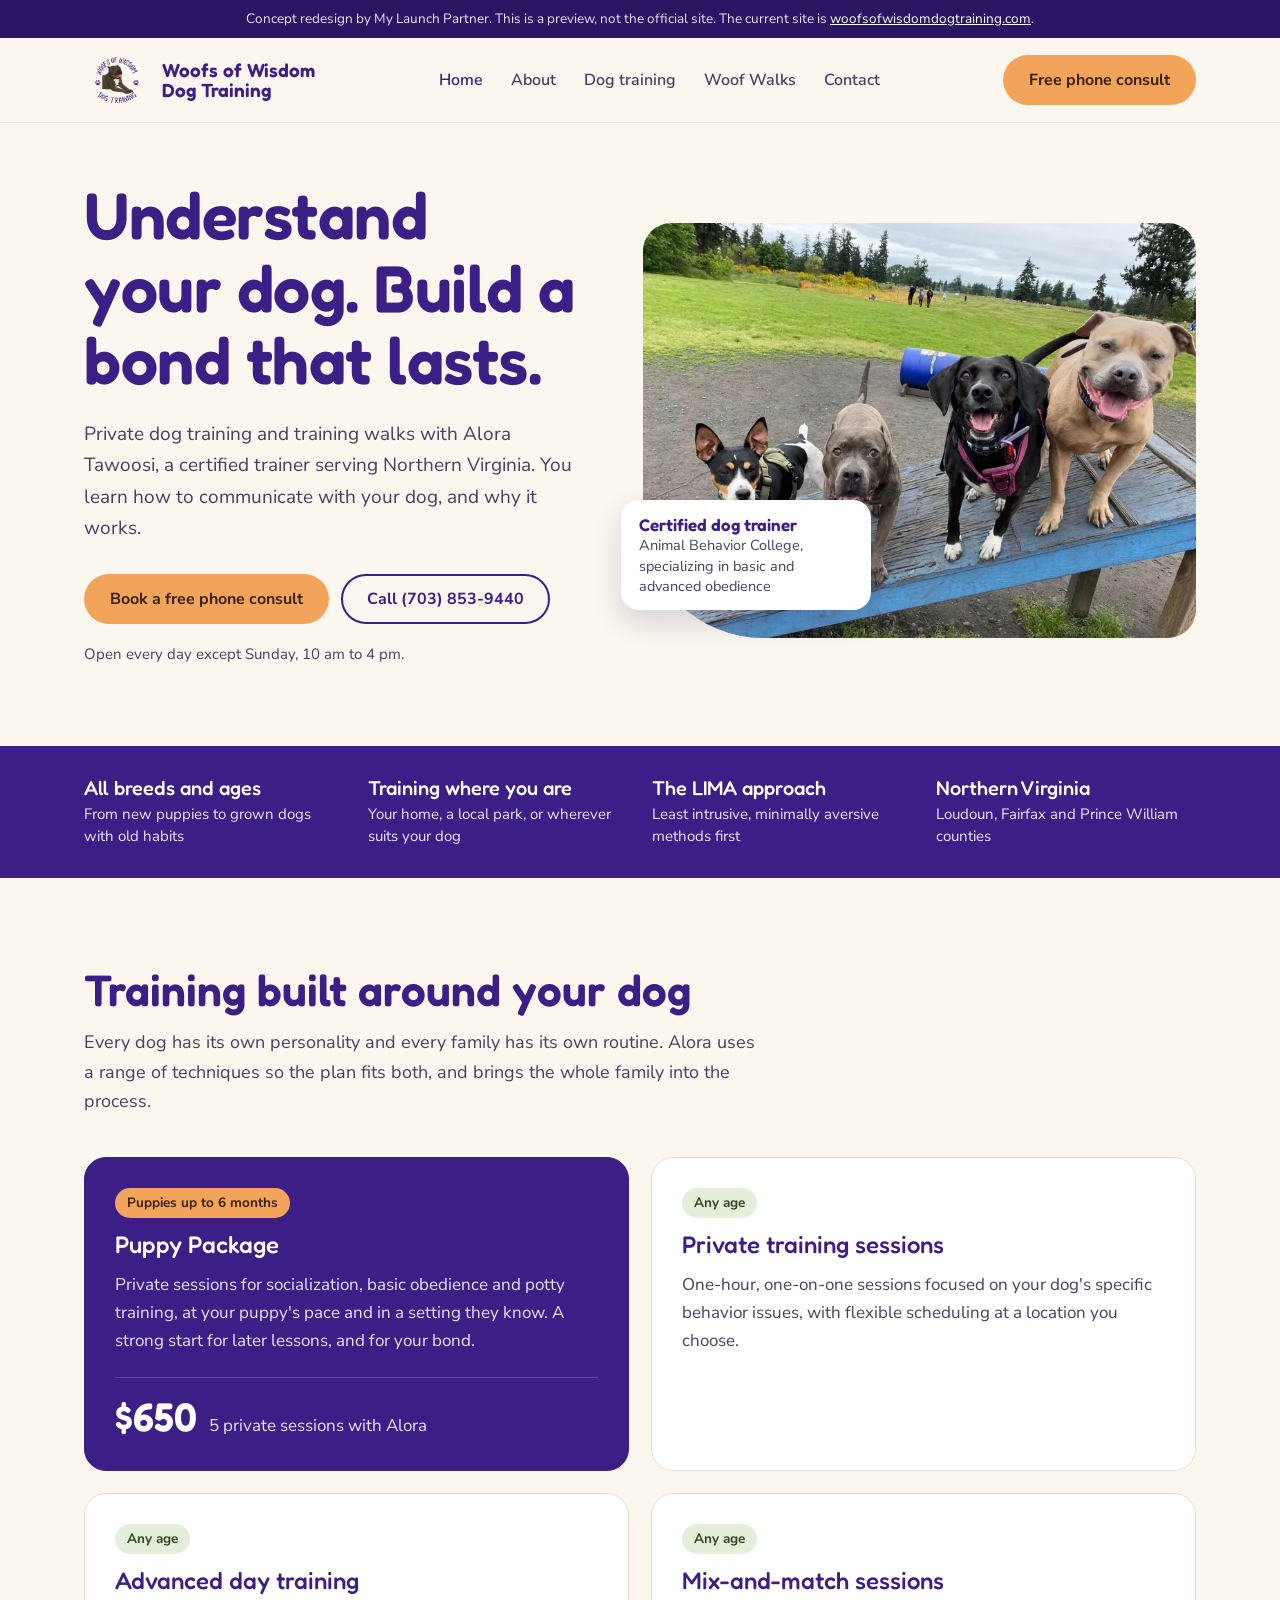
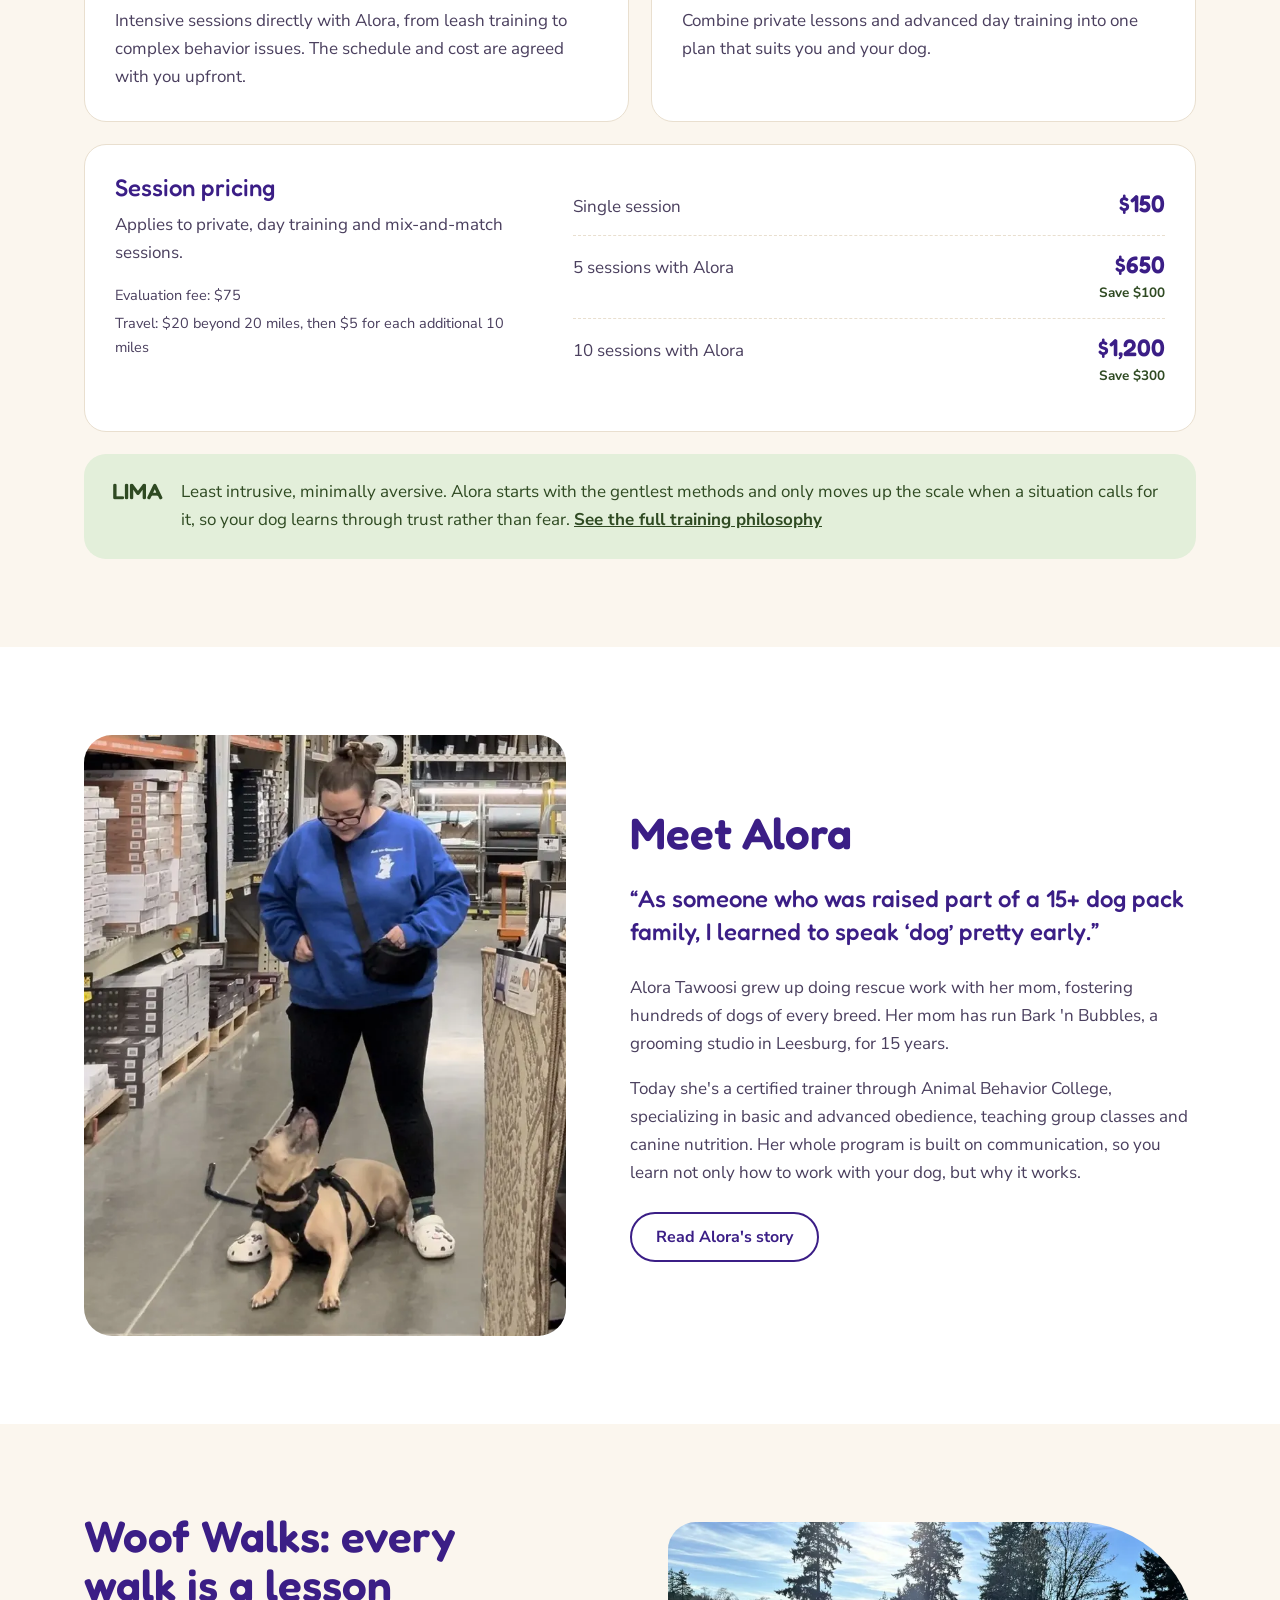
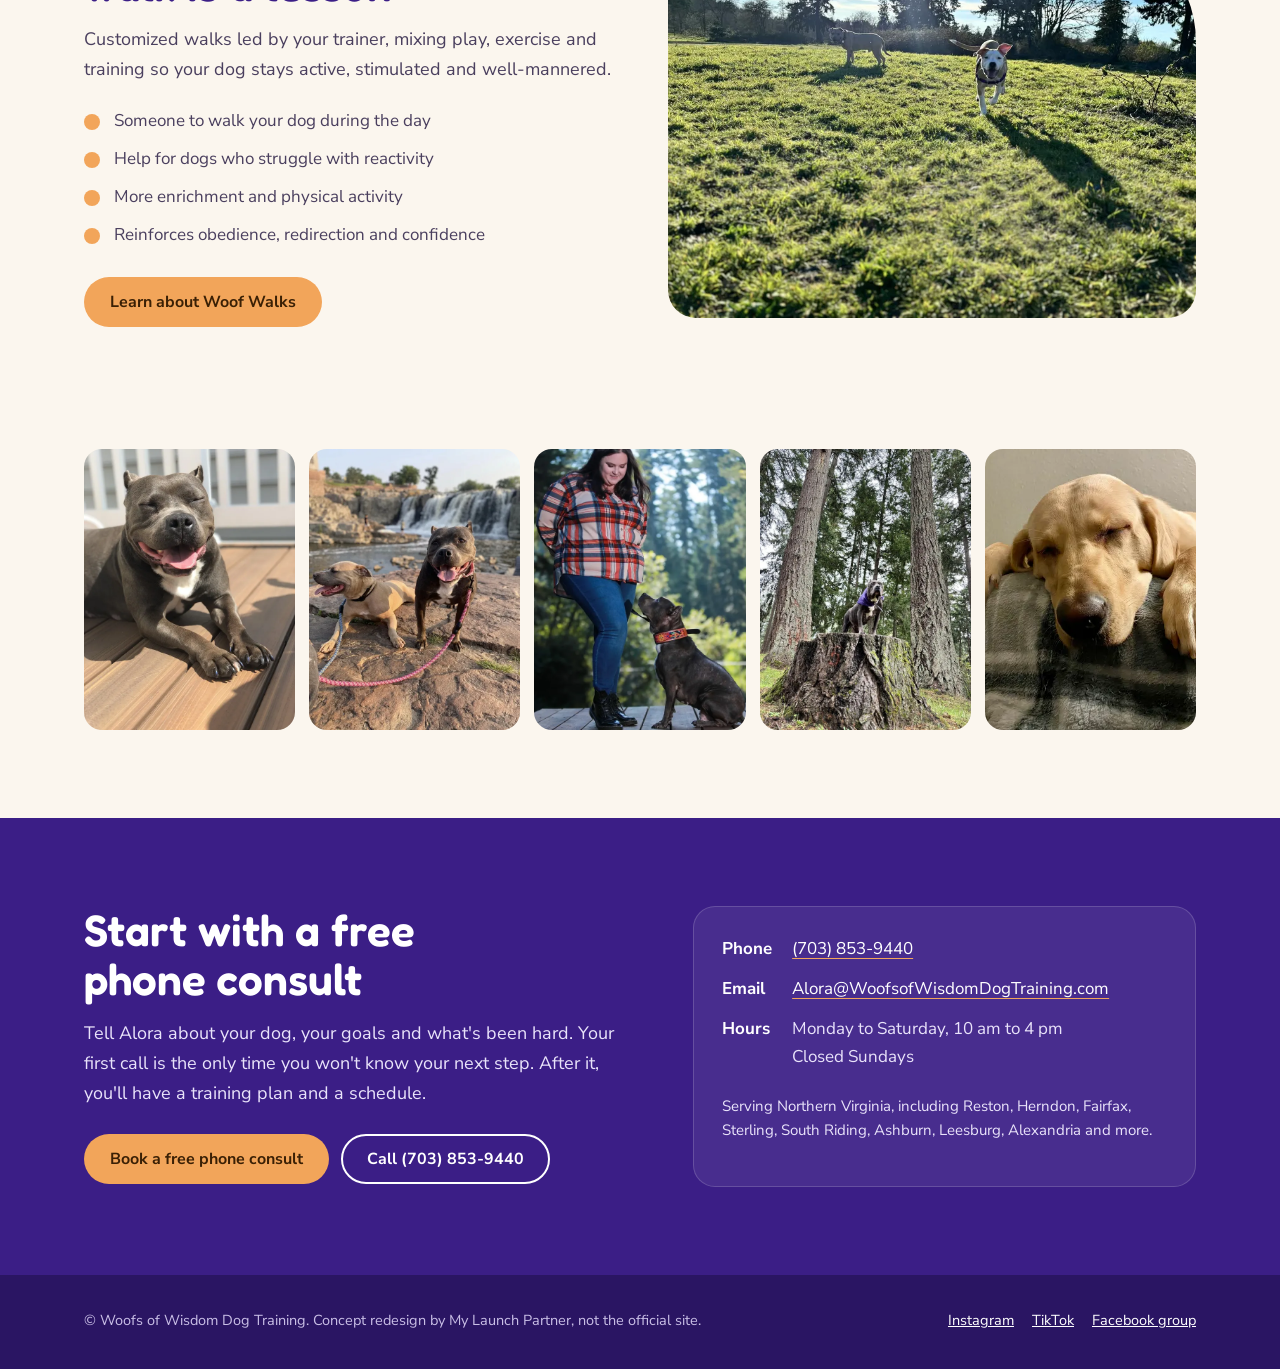
==== index.html @ 450fce75 "Publish from mlp-repo-factory (56df1bc)" ====
<!doctype html>
<html lang="en">
<head>
<meta charset="utf-8">
<meta name="viewport" content="width=device-width, initial-scale=1">
<title>Woofs of Wisdom Dog Training | Concept redesign</title>
<meta name="description" content="Concept redesign of the Woofs of Wisdom Dog Training homepage by My Launch Partner. Private dog training and training walks with Alora Tawoosi in Northern Virginia.">
<meta name="robots" content="noindex, nofollow">
<link rel="canonical" href="https://www.woofsofwisdomdogtraining.com/">
<link rel="icon" href="assets/img/favicon.png">
<link rel="preconnect" href="https://fonts.googleapis.com">
<link rel="preconnect" href="https://fonts.gstatic.com" crossorigin>
<link href="https://fonts.googleapis.com/css2?family=Fredoka:wght@500;600&family=Nunito+Sans:opsz,wght@6..12,400;6..12,600;6..12,700&display=swap" rel="stylesheet">
<style>
:root{
  --purple:#3B1E86; --purple-deep:#2A1563; --purple-ink:#4A3F5E;
  --apricot:#F2A55A; --apricot-ink:#3A2005; --apricot-soft:#FCE6CF;
  --biscuit:#FBF6EE; --biscuit-line:#E9DFCF; --meadow:#E3EFDA; --meadow-ink:#2F4A22;
  --white:#fff;
  --display:'Fredoka',ui-rounded,system-ui,sans-serif;
  --body:'Nunito Sans',system-ui,-apple-system,sans-serif;
  --wrap:1160px;
}
*{box-sizing:border-box}
html{scroll-behavior:smooth}
@media (prefers-reduced-motion:reduce){html{scroll-behavior:auto}*{animation:none!important;transition:none!important}}
body{margin:0;background:var(--biscuit);color:var(--purple-ink);font:400 17px/1.65 var(--body);-webkit-font-smoothing:antialiased}
img{display:block;max-width:100%;height:auto}
a{color:var(--purple)}
a:focus-visible,summary:focus-visible{outline:3px solid var(--apricot);outline-offset:3px;border-radius:6px}
h1,h2,h3{font-family:var(--display);color:var(--purple);font-weight:600;line-height:1.1;margin:0;text-wrap:balance}
h2{font-size:clamp(30px,4vw,44px)}
h3{font-size:24px;font-weight:500}
p{margin:0 0 1em}
.wrap{max-width:var(--wrap);margin:0 auto;padding:0 24px}
.btn{display:inline-flex;align-items:center;justify-content:center;gap:8px;font:700 16px/1 var(--body);text-decoration:none;padding:15px 24px;border-radius:999px;border:2px solid transparent;min-height:50px}
.btn-main{background:var(--apricot);color:var(--apricot-ink)}
.btn-main:hover{background:#EE9640}
.btn-line{border-color:var(--purple);color:var(--purple)}
.btn-line:hover{background:var(--purple);color:#fff}

/* concept bar */
.concept{background:var(--purple-deep);color:#E9E3FA;font-size:13.5px;text-align:center;padding:8px 16px}
.concept a{color:#fff}
.concept .more{display:inline}
@media (max-width:640px){.concept .more{display:none}}

/* header */
header{background:var(--biscuit);border-bottom:1px solid var(--biscuit-line);position:sticky;top:0;z-index:20}
.nav{display:flex;align-items:center;justify-content:space-between;gap:20px;height:84px}
.brand{display:flex;align-items:center;gap:12px;text-decoration:none}
.brand img{width:66px;height:66px}
.brand span{font:600 19px/1.05 var(--display);color:var(--purple)}
.links{display:flex;gap:28px;align-items:center}
.links a{text-decoration:none;font-weight:600;font-size:16px;color:var(--purple-ink)}
.links a:hover{color:var(--purple);text-decoration:underline;text-underline-offset:5px}
.links a[aria-current]{color:var(--purple)}
.menu{display:none}
@media (max-width:900px){
  .links{display:none}
  .nav .btn{display:none}
  .menu{display:block;position:relative}
  .menu summary{list-style:none;cursor:pointer;font:700 15px var(--body);color:var(--purple);border:2px solid var(--purple);border-radius:999px;padding:10px 18px}
  .menu summary::-webkit-details-marker{display:none}
  .menu nav{position:absolute;right:0;top:calc(100% + 10px);background:#fff;border:1px solid var(--biscuit-line);border-radius:16px;padding:10px;min-width:230px;box-shadow:0 14px 30px rgba(42,21,99,.14)}
  .menu nav a{display:block;padding:12px 14px;text-decoration:none;font-weight:600;color:var(--purple-ink);border-radius:10px}
  .menu nav a:hover{background:var(--biscuit)}
}

/* hero */
.hero{padding:56px 0 64px}
.hero-grid{display:grid;grid-template-columns:minmax(0,1fr) minmax(0,1.1fr);gap:56px;align-items:center}
.hero h1{font-size:clamp(40px,5.4vw,66px);letter-spacing:-.5px}
.hero .lede{font-size:19px;margin:22px 0 30px;max-width:30em}
.hero .ctas{display:flex;flex-wrap:wrap;gap:12px}
.hero .note{margin-top:18px;font-size:15px}
.hero-photo{position:relative}
.hero-photo img{border-radius:28px 28px 28px 120px;width:100%;aspect-ratio:4/3;object-fit:cover;object-position:50% 70%}
.badge{position:absolute;left:-22px;bottom:28px;background:#fff;border-radius:18px;padding:14px 18px;box-shadow:0 12px 28px rgba(42,21,99,.16);max-width:250px;font-size:14.5px;line-height:1.4}
.badge strong{display:block;font:600 17px var(--display);color:var(--purple)}
@media (max-width:900px){
  .hero{padding:28px 0 48px}
  .hero-grid{grid-template-columns:1fr;gap:34px}
  .hero-photo{order:-1}
  .hero-photo img{border-radius:22px 22px 22px 70px}
  .badge{position:static;margin-top:14px;max-width:none;box-shadow:none;border:1px solid var(--biscuit-line)}
}

/* glance */
.glance{background:var(--purple);color:#EDE7FB;padding:30px 0}
.glance ul{list-style:none;margin:0;padding:0;display:grid;grid-template-columns:repeat(4,minmax(0,1fr));gap:24px}
.glance li{font-size:15px;line-height:1.45}
.glance b{display:block;font:500 20px/1.2 var(--display);color:#fff;margin-bottom:4px}
@media (max-width:900px){.glance ul{grid-template-columns:repeat(2,minmax(0,1fr))}}
@media (max-width:480px){.glance ul{grid-template-columns:1fr;gap:18px}}

section{padding:88px 0}
@media (max-width:700px){section{padding:64px 0}}
.intro{max-width:40em;margin-bottom:40px}
.intro p{font-size:18px;margin-top:14px}

/* training */
.programs{display:grid;grid-template-columns:repeat(2,minmax(0,1fr));gap:22px}
.program{background:#fff;border:1px solid var(--biscuit-line);border-radius:22px;padding:30px}
.program p{margin:12px 0 0}
.program .who{display:inline-block;background:var(--meadow);color:var(--meadow-ink);font-weight:700;font-size:13.5px;padding:4px 12px;border-radius:999px;margin-bottom:14px}
.program.puppy{background:var(--purple);border-color:var(--purple);color:#E9E3FA}
.program.puppy h3{color:#fff}
.program.puppy .who{background:var(--apricot);color:var(--apricot-ink)}
.puppy-price{display:flex;align-items:baseline;gap:12px;margin-top:22px;padding-top:18px;border-top:1px solid rgba(255,255,255,.2)}
.puppy-price strong{font:600 40px/1 var(--display);color:#fff}
@media (max-width:760px){.programs{grid-template-columns:1fr}}

.prices{margin-top:22px;background:#fff;border:1px solid var(--biscuit-line);border-radius:22px;padding:30px;display:grid;grid-template-columns:minmax(0,1fr) minmax(0,1.4fr);gap:36px;align-items:start}
.prices table{width:100%;border-collapse:collapse}
.prices td{padding:14px 0;border-bottom:1px dashed var(--biscuit-line);vertical-align:baseline}
.prices tr:last-child td{border-bottom:0}
.prices td:last-child{text-align:right;white-space:nowrap}
.prices .amt{font:600 24px var(--display);color:var(--purple)}
.prices .save{display:block;font-size:13.5px;color:var(--meadow-ink);font-weight:700}
.fine{font-size:14.5px;margin-top:16px}
.fine p{margin:0 0 4px}
@media (max-width:760px){.prices{grid-template-columns:1fr;gap:10px}}

.lima{margin-top:22px;display:flex;gap:18px;align-items:flex-start;background:var(--meadow);color:var(--meadow-ink);border-radius:22px;padding:24px 28px}
.lima b{font:600 22px var(--display);color:var(--meadow-ink);white-space:nowrap}
.lima p{margin:0}
@media (max-width:600px){.lima{flex-direction:column;gap:6px}}

/* about */
.about{background:#fff}
.about-grid{display:grid;grid-template-columns:minmax(0,.85fr) minmax(0,1fr);gap:64px;align-items:center}
.about-grid img{border-radius:28px;aspect-ratio:4/5;object-fit:cover;width:100%}
.about blockquote{margin:26px 0;padding:0;font:500 24px/1.35 var(--display);color:var(--purple)}
@media (max-width:860px){.about-grid{grid-template-columns:1fr;gap:34px}.about-grid img{aspect-ratio:4/3;object-position:50% 30%}}

/* walks */
.walks-grid{display:grid;grid-template-columns:minmax(0,1fr) minmax(0,1fr);gap:56px;align-items:center}
.walks-grid img{border-radius:28px 120px 28px 28px;aspect-ratio:4/3;object-fit:cover;width:100%}
.ticks{list-style:none;padding:0;margin:22px 0 28px}
.ticks li{position:relative;padding-left:30px;margin-bottom:10px}
.ticks li::before{content:"";position:absolute;left:0;top:7px;width:16px;height:16px;border-radius:50%;background:var(--apricot)}
@media (max-width:860px){.walks-grid{grid-template-columns:1fr;gap:30px}.walks-grid img{border-radius:22px 70px 22px 22px}}

/* gallery */
.gallery{padding:0 0 88px}
.strip{display:grid;grid-template-columns:repeat(5,minmax(0,1fr));gap:14px}
.strip img{border-radius:18px;aspect-ratio:3/4;object-fit:cover;width:100%}
.strip img:nth-child(even){margin-top:34px}
@media (max-width:760px){.strip{grid-template-columns:repeat(3,minmax(0,1fr))}.strip img:nth-child(n+4){display:none}.strip img:nth-child(even){margin-top:20px}}

/* contact */
.contact{background:var(--purple);color:#E9E3FA}
.contact h2{color:#fff}
.contact-grid{display:grid;grid-template-columns:minmax(0,1.1fr) minmax(0,1fr);gap:56px}
.contact .ctas{display:flex;flex-wrap:wrap;gap:12px;margin-top:26px}
.contact .btn-line{border-color:#fff;color:#fff}
.contact .btn-line:hover{background:#fff;color:var(--purple)}
.card{background:rgba(255,255,255,.07);border:1px solid rgba(255,255,255,.16);border-radius:22px;padding:28px}
.card dl{margin:0;display:grid;grid-template-columns:auto 1fr;gap:12px 20px}
.card dt{font-weight:700;color:#fff}
.card dd{margin:0;overflow-wrap:anywhere;min-width:0}
.card a{color:#fff;text-decoration-color:var(--apricot);text-underline-offset:4px}
.towns{margin-top:22px;font-size:15px}
@media (max-width:860px){.contact-grid{grid-template-columns:1fr;gap:34px}}
@media (max-width:420px){.card dl{grid-template-columns:1fr;gap:2px}.card dd{margin-bottom:12px}}

footer{background:var(--purple-deep);color:#C9BFE6;font-size:14.5px;padding:34px 0 36px}
.foot{display:flex;flex-wrap:wrap;justify-content:space-between;gap:20px;align-items:center}
footer a{color:#fff}
.social{display:flex;gap:18px}

/* mobile call bar */
.callbar{display:none}
@media (max-width:700px){
  .callbar{display:flex;position:fixed;left:0;right:0;bottom:0;z-index:30;gap:10px;padding:10px 12px calc(10px + env(safe-area-inset-bottom));background:var(--biscuit);border-top:1px solid var(--biscuit-line)}
  .callbar a{flex:1}
  .callbar .btn-line{background:#fff}
  body{padding-bottom:84px}
}
</style>
</head>
<body>

<div class="concept">Concept redesign by My Launch Partner.<span class="more"> This is a preview, not the official site. The current site is <a href="https://www.woofsofwisdomdogtraining.com/">woofsofwisdomdogtraining.com</a>.</span></div>

<header>
  <div class="wrap nav">
    <a class="brand" href="https://www.woofsofwisdomdogtraining.com/">
      <img src="assets/img/logo.png" alt="Woofs of Wisdom Dog Training logo" width="66" height="66">
      <span>Woofs of Wisdom<br>Dog Training</span>
    </a>
    <nav class="links" aria-label="Main">
      <a href="https://www.woofsofwisdomdogtraining.com/" aria-current="page">Home</a>
      <a href="https://www.woofsofwisdomdogtraining.com/about">About</a>
      <a href="https://www.woofsofwisdomdogtraining.com/dog-training">Dog training</a>
      <a href="https://www.woofsofwisdomdogtraining.com/woof-walks">Woof Walks</a>
      <a href="https://www.woofsofwisdomdogtraining.com/contact">Contact</a>
    </nav>
    <a class="btn btn-main" href="https://www.woofsofwisdomdogtraining.com/book-a-consult-today">Free phone consult</a>
    <details class="menu">
      <summary>Menu</summary>
      <nav aria-label="Mobile">
        <a href="https://www.woofsofwisdomdogtraining.com/about">About Alora</a>
        <a href="https://www.woofsofwisdomdogtraining.com/dog-training">Dog training</a>
        <a href="https://www.woofsofwisdomdogtraining.com/woof-walks">Woof Walks</a>
        <a href="https://www.woofsofwisdomdogtraining.com/contact">Contact</a>
        <a href="https://www.woofsofwisdomdogtraining.com/book-a-consult-today">Book a free phone consult</a>
      </nav>
    </details>
  </div>
</header>

<main>
<section class="hero">
  <div class="wrap hero-grid">
    <div>
      <h1>Understand your dog. Build a bond that lasts.</h1>
      <p class="lede">Private dog training and training walks with Alora Tawoosi, a certified trainer serving Northern Virginia. You learn how to communicate with your dog, and why it works.</p>
      <div class="ctas">
        <a class="btn btn-main" href="https://www.woofsofwisdomdogtraining.com/book-a-consult-today">Book a free phone consult</a>
        <a class="btn btn-line" href="tel:+17038539440">Call (703)&nbsp;853-9440</a>
      </div>
      <p class="note">Open every day except Sunday, 10&nbsp;am to 4&nbsp;pm.</p>
    </div>
    <div class="hero-photo">
      <picture>
        <source type="image/webp" srcset="assets/img/hero-800.webp 800w, assets/img/hero-1400.webp 1400w, assets/img/hero-2048.webp 2048w" sizes="(max-width:900px) 100vw, 600px">
        <img src="assets/img/hero-1400.jpg" srcset="assets/img/hero-800.jpg 800w, assets/img/hero-1400.jpg 1400w, assets/img/hero-2048.jpg 2048w" sizes="(max-width:900px) 100vw, 600px" alt="Four dogs sitting side by side on a blue bench in a sunny field" width="1400" height="1050" fetchpriority="high">
      </picture>
      <div class="badge"><strong>Certified dog trainer</strong>Animal Behavior College, specializing in basic and advanced obedience</div>
    </div>
  </div>
</section>

<div class="glance">
  <div class="wrap"><ul>
    <li><b>All breeds and ages</b>From new puppies to grown dogs with old habits</li>
    <li><b>Training where you are</b>Your home, a local park, or wherever suits your dog</li>
    <li><b>The LIMA approach</b>Least intrusive, minimally aversive methods first</li>
    <li><b>Northern Virginia</b>Loudoun, Fairfax and Prince William counties</li>
  </ul></div>
</div>

<section id="training">
  <div class="wrap">
    <div class="intro">
      <h2>Training built around your dog</h2>
      <p>Every dog has its own personality and every family has its own routine. Alora uses a range of techniques so the plan fits both, and brings the whole family into the process.</p>
    </div>
    <div class="programs">
      <article class="program puppy">
        <span class="who">Puppies up to 6 months</span>
        <h3>Puppy Package</h3>
        <p>Private sessions for socialization, basic obedience and potty training, at your puppy's pace and in a setting they know. A strong start for later lessons, and for your bond.</p>
        <div class="puppy-price"><strong>$650</strong><span>5 private sessions with Alora</span></div>
      </article>
      <article class="program">
        <span class="who">Any age</span>
        <h3>Private training sessions</h3>
        <p>One-hour, one-on-one sessions focused on your dog's specific behavior issues, with flexible scheduling at a location you choose.</p>
      </article>
      <article class="program">
        <span class="who">Any age</span>
        <h3>Advanced day training</h3>
        <p>Intensive sessions directly with Alora, from leash training to complex behavior issues. The schedule and cost are agreed with you upfront.</p>
      </article>
      <article class="program">
        <span class="who">Any age</span>
        <h3>Mix-and-match sessions</h3>
        <p>Combine private lessons and advanced day training into one plan that suits you and your dog.</p>
      </article>
    </div>

    <div class="prices">
      <div>
        <h3>Session pricing</h3>
        <p style="margin-top:10px">Applies to private, day training and mix-and-match sessions.</p>
        <div class="fine">
          <p>Evaluation fee: $75</p>
          <p>Travel: $20 beyond 20 miles, then $5 for each additional 10 miles</p>
        </div>
      </div>
      <table>
        <tr><td>Single session</td><td><span class="amt">$150</span></td></tr>
        <tr><td>5 sessions with Alora</td><td><span class="amt">$650</span><span class="save">Save $100</span></td></tr>
        <tr><td>10 sessions with Alora</td><td><span class="amt">$1,200</span><span class="save">Save $300</span></td></tr>
      </table>
    </div>

    <div class="lima">
      <b>LIMA</b>
      <p>Least intrusive, minimally aversive. Alora starts with the gentlest methods and only moves up the scale when a situation calls for it, so your dog learns through trust rather than fear. <a href="https://www.woofsofwisdomdogtraining.com/dog-training" style="color:var(--meadow-ink);font-weight:700">See the full training philosophy</a></p>
    </div>
  </div>
</section>

<section class="about">
  <div class="wrap about-grid">
    <picture>
      <source type="image/webp" srcset="assets/img/alora-training-700.webp 700w, assets/img/alora-training-1100.webp 1100w" sizes="(max-width:860px) 100vw, 480px">
      <img src="assets/img/alora-training-1100.jpg" srcset="assets/img/alora-training-700.jpg 700w, assets/img/alora-training-1100.jpg 1100w" sizes="(max-width:860px) 100vw, 480px" alt="Alora working with a dog on a sit command in a store aisle" width="1100" height="1532" loading="lazy">
    </picture>
    <div>
      <h2>Meet Alora</h2>
      <blockquote>&ldquo;As someone who was raised part of a 15+ dog pack family, I learned to speak &lsquo;dog&rsquo; pretty early.&rdquo;</blockquote>
      <p>Alora Tawoosi grew up doing rescue work with her mom, fostering hundreds of dogs of every breed. Her mom has run Bark 'n Bubbles, a grooming studio in Leesburg, for 15 years.</p>
      <p>Today she's a certified trainer through Animal Behavior College, specializing in basic and advanced obedience, teaching group classes and canine nutrition. Her whole program is built on communication, so you learn not only how to work with your dog, but why it works.</p>
      <a class="btn btn-line" href="https://www.woofsofwisdomdogtraining.com/about" style="margin-top:8px">Read Alora's story</a>
    </div>
  </div>
</section>

<section id="walks">
  <div class="wrap walks-grid">
    <div>
      <h2>Woof Walks: every walk is a lesson</h2>
      <p style="margin-top:16px;font-size:18px">Customized walks led by your trainer, mixing play, exercise and training so your dog stays active, stimulated and well-mannered.</p>
      <ul class="ticks">
        <li>Someone to walk your dog during the day</li>
        <li>Help for dogs who struggle with reactivity</li>
        <li>More enrichment and physical activity</li>
        <li>Reinforces obedience, redirection and confidence</li>
      </ul>
      <a class="btn btn-main" href="https://www.woofsofwisdomdogtraining.com/woof-walks">Learn about Woof Walks</a>
    </div>
    <picture>
      <source type="image/webp" srcset="assets/img/walk-800.webp 800w, assets/img/walk-1400.webp 1400w" sizes="(max-width:860px) 100vw, 560px">
      <img src="assets/img/walk-1400.jpg" srcset="assets/img/walk-800.jpg 800w, assets/img/walk-1400.jpg 1400w" sizes="(max-width:860px) 100vw, 560px" alt="Two dogs running across a sunny grass field lined with pine trees" width="1400" height="1050" loading="lazy">
    </picture>
  </div>
</section>

<div class="gallery">
  <div class="wrap strip">
    <picture><source type="image/webp" srcset="assets/img/g1-600.webp"><img src="assets/img/g1-600.jpg" alt="A smiling grey dog lying on a sunny deck" width="600" height="800" loading="lazy"></picture>
    <picture><source type="image/webp" srcset="assets/img/g2-600.webp"><img src="assets/img/g2-600.jpg" alt="Two dogs on leashes posing on rocks in front of a waterfall" width="600" height="800" loading="lazy"></picture>
    <picture><source type="image/webp" srcset="assets/img/g3-600.webp"><img src="assets/img/g3-600.jpg" alt="A dog sitting calmly beside its handler on an outdoor deck" width="600" height="750" loading="lazy"></picture>
    <picture><source type="image/webp" srcset="assets/img/g4-600.webp"><img src="assets/img/g4-600.jpg" alt="A dog in a purple bandana standing on a tree stump in the forest" width="600" height="800" loading="lazy"></picture>
    <picture><source type="image/webp" srcset="assets/img/g5-600.webp"><img src="assets/img/g5-600.jpg" alt="A yellow dog napping on a plaid blanket" width="600" height="450" loading="lazy"></picture>
  </div>
</div>

<section class="contact" id="contact">
  <div class="wrap contact-grid">
    <div>
      <h2>Start with a free phone consult</h2>
      <p style="margin-top:16px;font-size:18px">Tell Alora about your dog, your goals and what's been hard. Your first call is the only time you won't know your next step. After it, you'll have a training plan and a schedule.</p>
      <div class="ctas">
        <a class="btn btn-main" href="https://www.woofsofwisdomdogtraining.com/book-a-consult-today">Book a free phone consult</a>
        <a class="btn btn-line" href="tel:+17038539440">Call (703)&nbsp;853-9440</a>
      </div>
    </div>
    <div class="card">
      <dl>
        <dt>Phone</dt><dd><a href="tel:+17038539440">(703)&nbsp;853-9440</a></dd>
        <dt>Email</dt><dd><a href="mailto:Alora@WoofsofWisdomDogTraining.com">Alora@WoofsofWisdomDogTraining.com</a></dd>
        <dt>Hours</dt><dd>Monday to Saturday, 10&nbsp;am to 4&nbsp;pm<br>Closed Sundays</dd>
      </dl>
      <p class="towns">Serving Northern Virginia, including Reston, Herndon, Fairfax, Sterling, South Riding, Ashburn, Leesburg, Alexandria and more.</p>
    </div>
  </div>
</section>
</main>

<footer>
  <div class="wrap foot">
    <div>&copy; Woofs of Wisdom Dog Training. Concept redesign by My Launch Partner, not the official site.</div>
    <div class="social">
      <a href="https://www.instagram.com/woofsofwisdomdogtraining/">Instagram</a>
      <a href="https://www.tiktok.com/@woofsofwisdomdogtraining">TikTok</a>
      <a href="https://www.facebook.com/groups/650462277278497">Facebook group</a>
    </div>
  </div>
</footer>

<div class="callbar">
  <a class="btn btn-main" href="tel:+17038539440">Call Alora</a>
  <a class="btn btn-line" href="https://www.woofsofwisdomdogtraining.com/book-a-consult-today">Free consult</a>
</div>
</body>
</html>
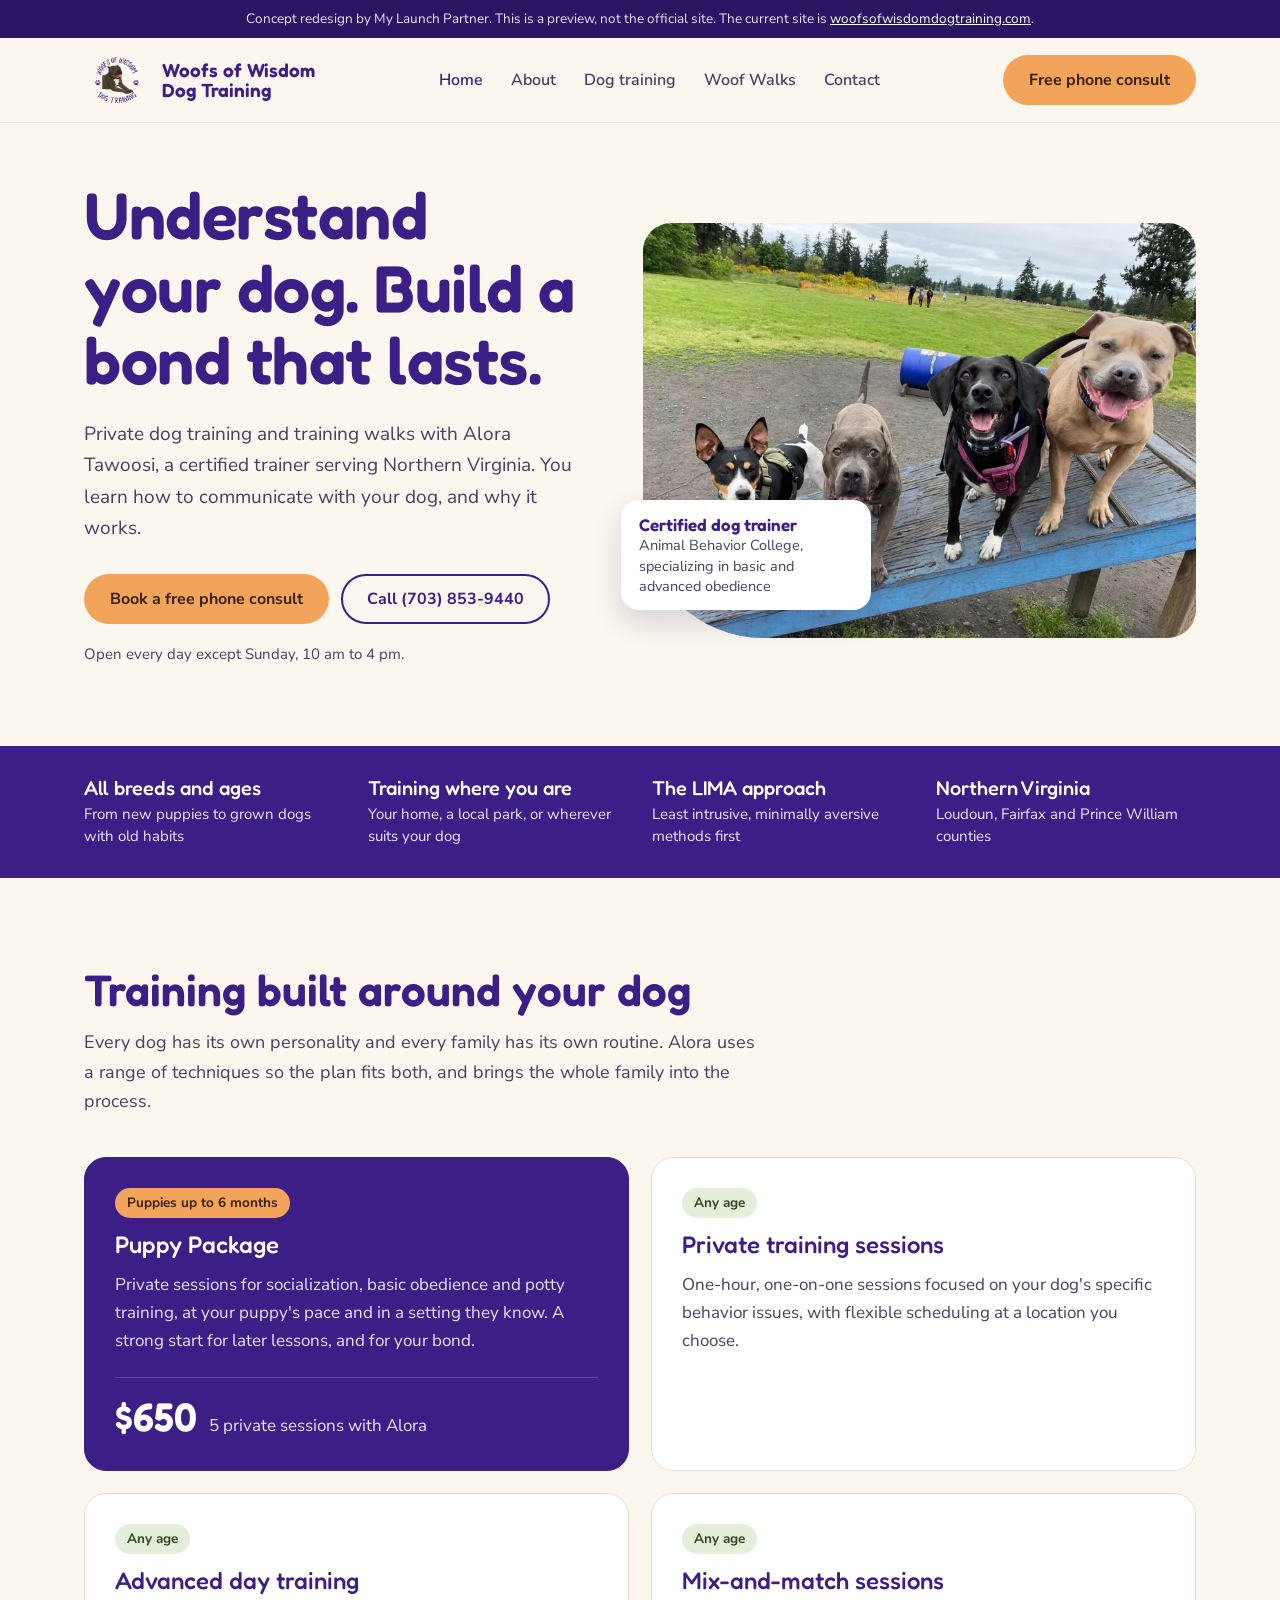
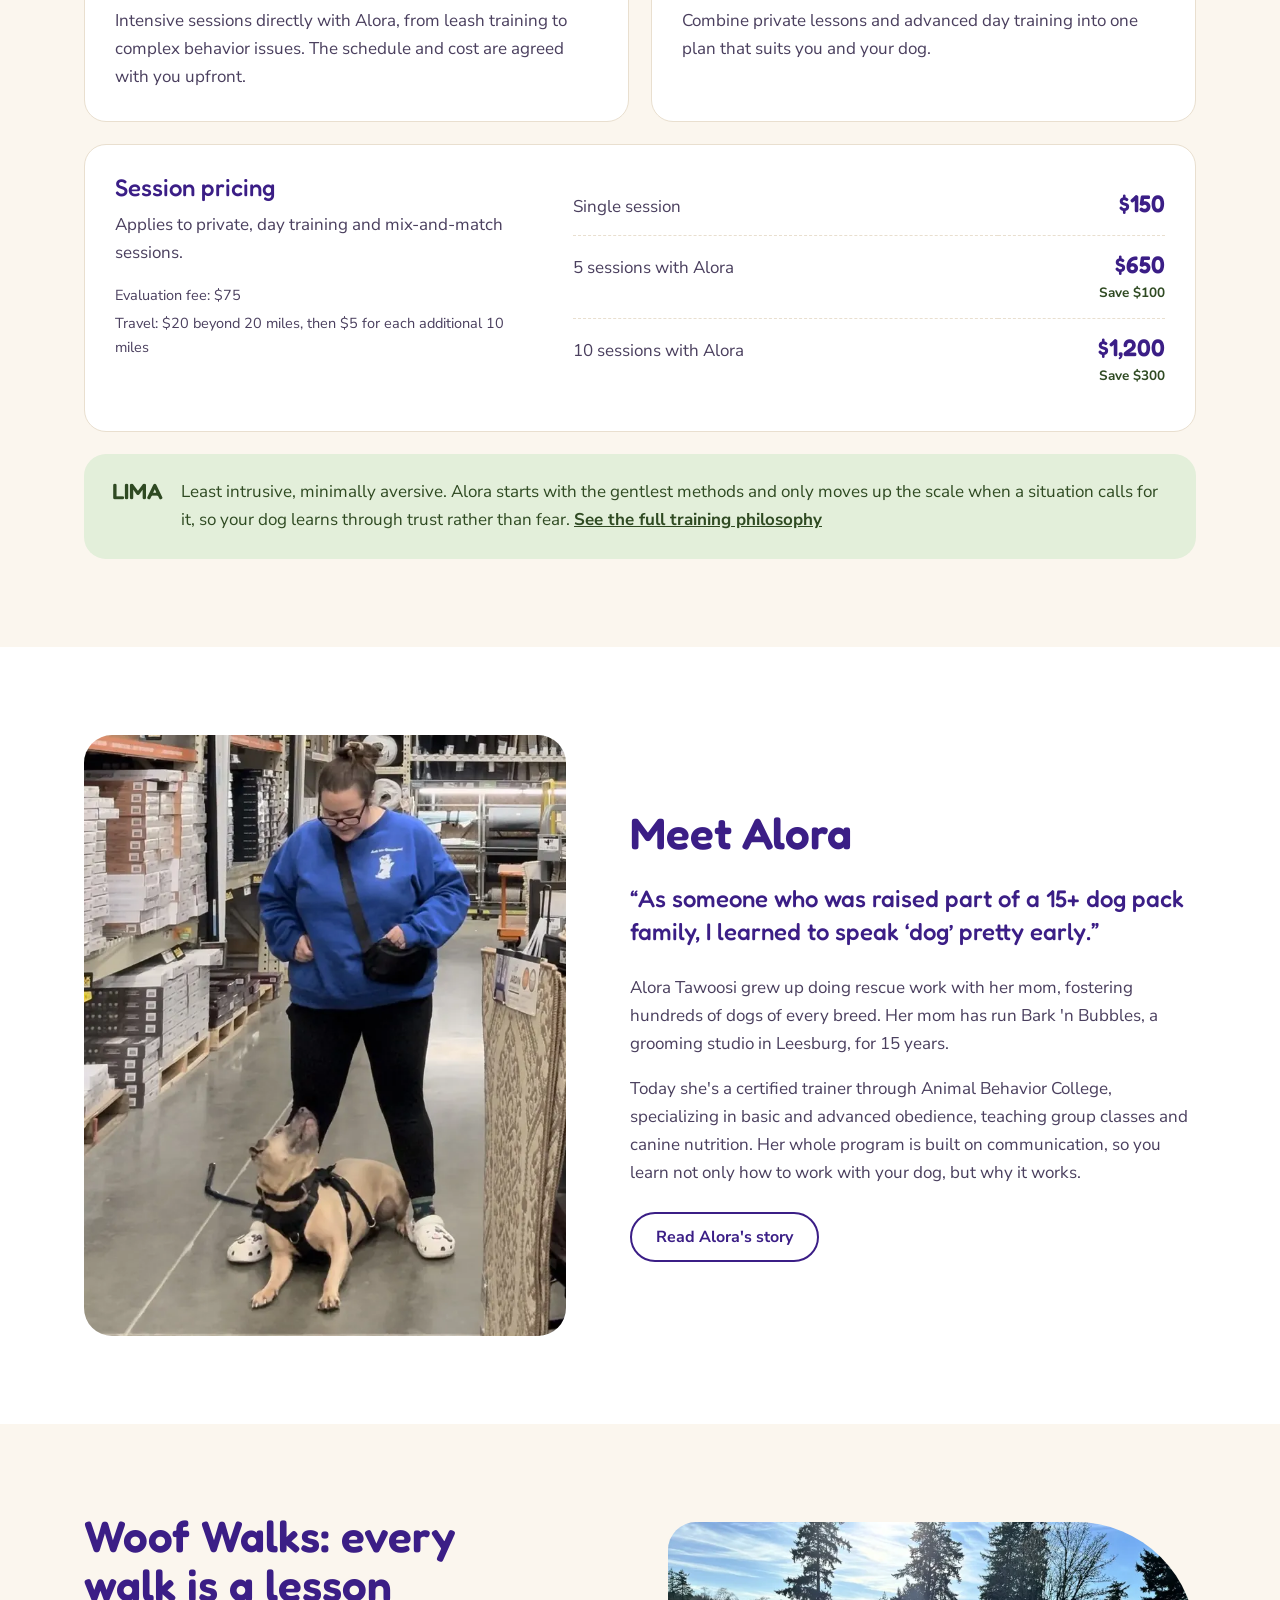
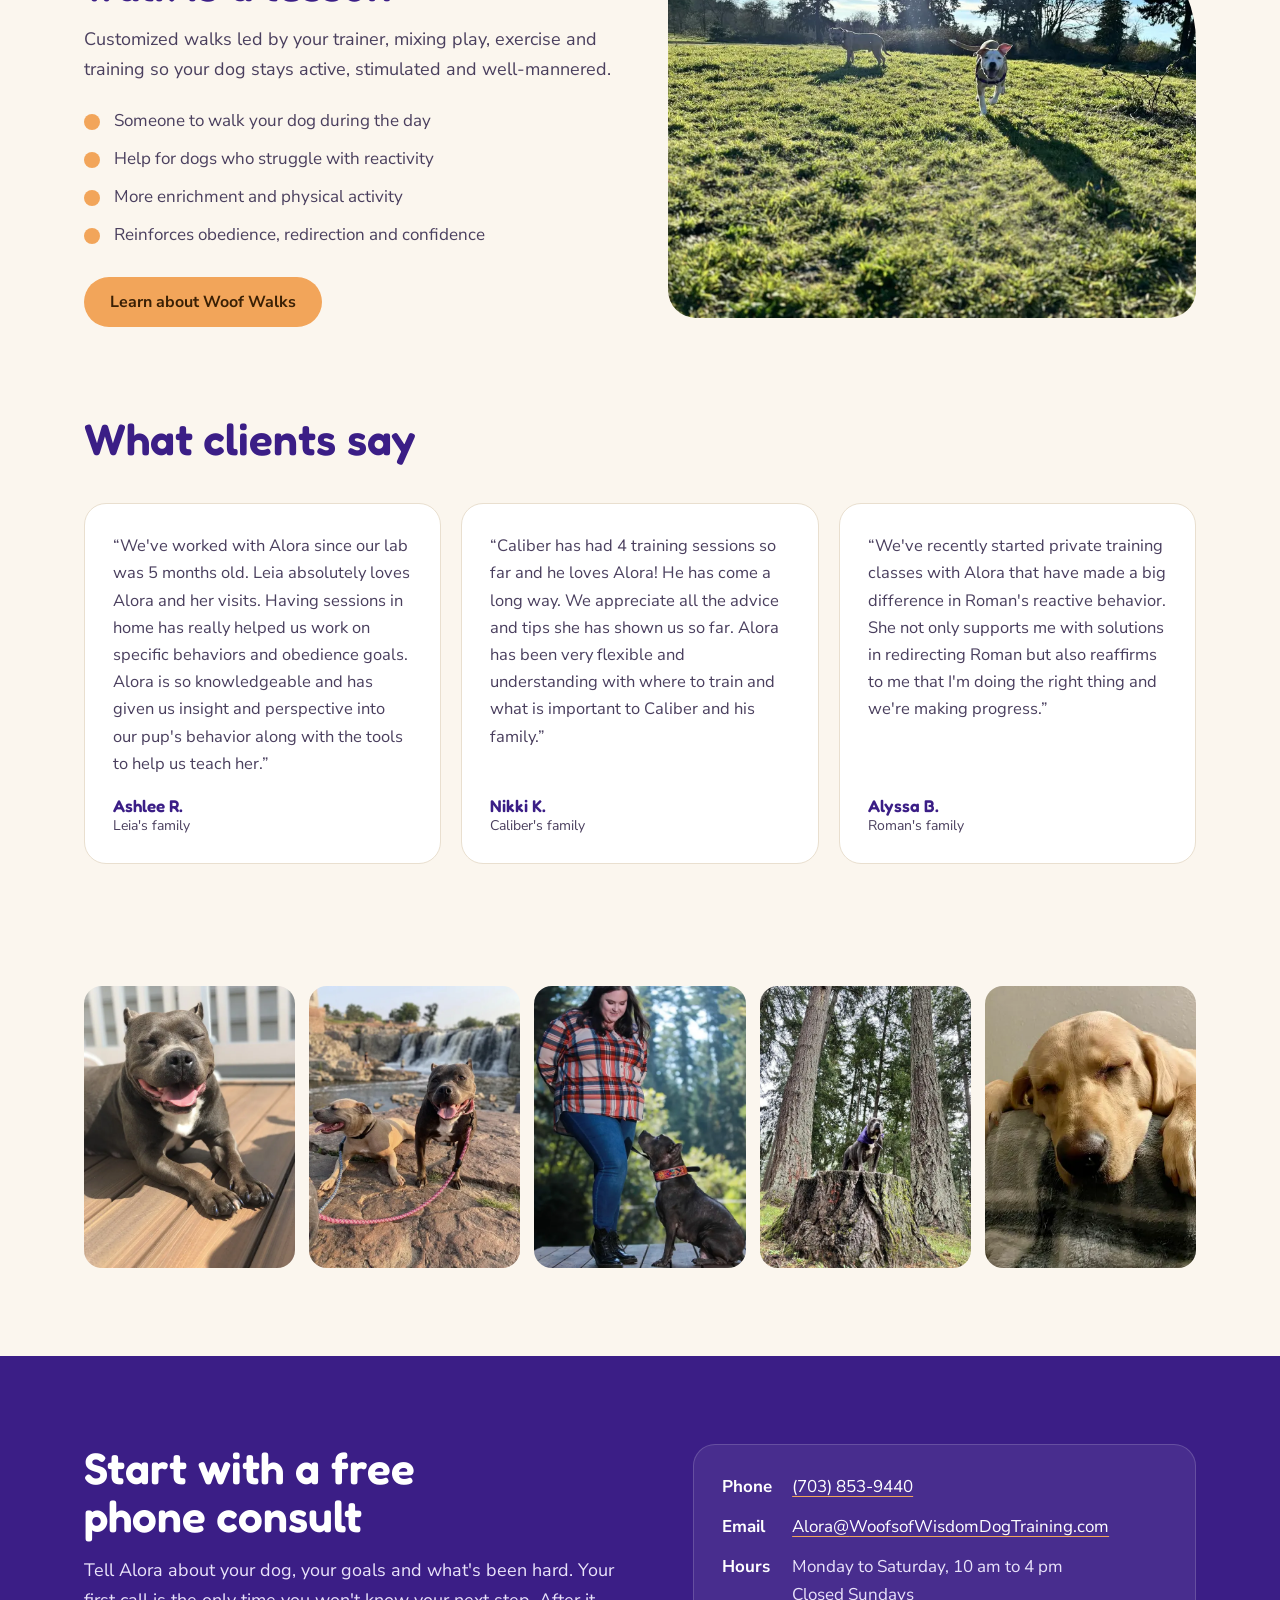
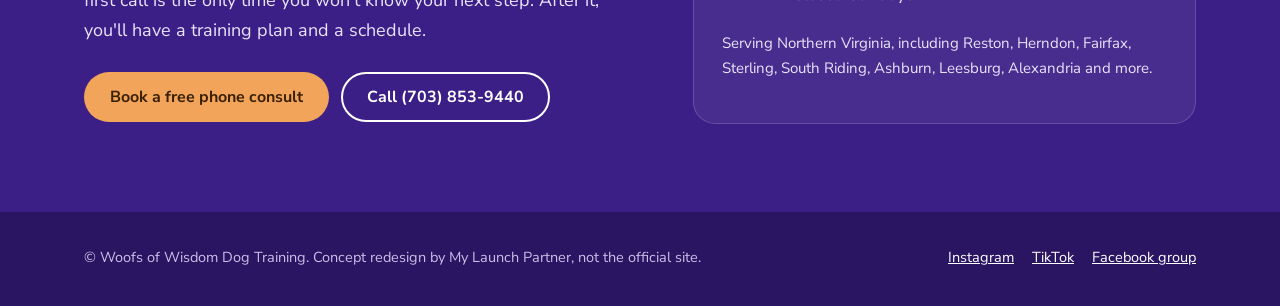
==== commit d4affd24: "Publish from mlp-repo-factory (5c9cd18)" ====
--- a/index.html
+++ b/index.html
@@ -6,179 +6,12 @@
 <title>Woofs of Wisdom Dog Training | Concept redesign</title>
 <meta name="description" content="Concept redesign of the Woofs of Wisdom Dog Training homepage by My Launch Partner. Private dog training and training walks with Alora Tawoosi in Northern Virginia.">
 <meta name="robots" content="noindex, nofollow">
-<link rel="canonical" href="https://www.woofsofwisdomdogtraining.com/">
+<link rel="canonical" href="index.html">
 <link rel="icon" href="assets/img/favicon.png">
 <link rel="preconnect" href="https://fonts.googleapis.com">
 <link rel="preconnect" href="https://fonts.gstatic.com" crossorigin>
 <link href="https://fonts.googleapis.com/css2?family=Fredoka:wght@500;600&family=Nunito+Sans:opsz,wght@6..12,400;6..12,600;6..12,700&display=swap" rel="stylesheet">
-<style>
-:root{
-  --purple:#3B1E86; --purple-deep:#2A1563; --purple-ink:#4A3F5E;
-  --apricot:#F2A55A; --apricot-ink:#3A2005; --apricot-soft:#FCE6CF;
-  --biscuit:#FBF6EE; --biscuit-line:#E9DFCF; --meadow:#E3EFDA; --meadow-ink:#2F4A22;
-  --white:#fff;
-  --display:'Fredoka',ui-rounded,system-ui,sans-serif;
-  --body:'Nunito Sans',system-ui,-apple-system,sans-serif;
-  --wrap:1160px;
-}
-*{box-sizing:border-box}
-html{scroll-behavior:smooth}
-@media (prefers-reduced-motion:reduce){html{scroll-behavior:auto}*{animation:none!important;transition:none!important}}
-body{margin:0;background:var(--biscuit);color:var(--purple-ink);font:400 17px/1.65 var(--body);-webkit-font-smoothing:antialiased}
-img{display:block;max-width:100%;height:auto}
-a{color:var(--purple)}
-a:focus-visible,summary:focus-visible{outline:3px solid var(--apricot);outline-offset:3px;border-radius:6px}
-h1,h2,h3{font-family:var(--display);color:var(--purple);font-weight:600;line-height:1.1;margin:0;text-wrap:balance}
-h2{font-size:clamp(30px,4vw,44px)}
-h3{font-size:24px;font-weight:500}
-p{margin:0 0 1em}
-.wrap{max-width:var(--wrap);margin:0 auto;padding:0 24px}
-.btn{display:inline-flex;align-items:center;justify-content:center;gap:8px;font:700 16px/1 var(--body);text-decoration:none;padding:15px 24px;border-radius:999px;border:2px solid transparent;min-height:50px}
-.btn-main{background:var(--apricot);color:var(--apricot-ink)}
-.btn-main:hover{background:#EE9640}
-.btn-line{border-color:var(--purple);color:var(--purple)}
-.btn-line:hover{background:var(--purple);color:#fff}
-
-/* concept bar */
-.concept{background:var(--purple-deep);color:#E9E3FA;font-size:13.5px;text-align:center;padding:8px 16px}
-.concept a{color:#fff}
-.concept .more{display:inline}
-@media (max-width:640px){.concept .more{display:none}}
-
-/* header */
-header{background:var(--biscuit);border-bottom:1px solid var(--biscuit-line);position:sticky;top:0;z-index:20}
-.nav{display:flex;align-items:center;justify-content:space-between;gap:20px;height:84px}
-.brand{display:flex;align-items:center;gap:12px;text-decoration:none}
-.brand img{width:66px;height:66px}
-.brand span{font:600 19px/1.05 var(--display);color:var(--purple)}
-.links{display:flex;gap:28px;align-items:center}
-.links a{text-decoration:none;font-weight:600;font-size:16px;color:var(--purple-ink)}
-.links a:hover{color:var(--purple);text-decoration:underline;text-underline-offset:5px}
-.links a[aria-current]{color:var(--purple)}
-.menu{display:none}
-@media (max-width:900px){
-  .links{display:none}
-  .nav .btn{display:none}
-  .menu{display:block;position:relative}
-  .menu summary{list-style:none;cursor:pointer;font:700 15px var(--body);color:var(--purple);border:2px solid var(--purple);border-radius:999px;padding:10px 18px}
-  .menu summary::-webkit-details-marker{display:none}
-  .menu nav{position:absolute;right:0;top:calc(100% + 10px);background:#fff;border:1px solid var(--biscuit-line);border-radius:16px;padding:10px;min-width:230px;box-shadow:0 14px 30px rgba(42,21,99,.14)}
-  .menu nav a{display:block;padding:12px 14px;text-decoration:none;font-weight:600;color:var(--purple-ink);border-radius:10px}
-  .menu nav a:hover{background:var(--biscuit)}
-}
-
-/* hero */
-.hero{padding:56px 0 64px}
-.hero-grid{display:grid;grid-template-columns:minmax(0,1fr) minmax(0,1.1fr);gap:56px;align-items:center}
-.hero h1{font-size:clamp(40px,5.4vw,66px);letter-spacing:-.5px}
-.hero .lede{font-size:19px;margin:22px 0 30px;max-width:30em}
-.hero .ctas{display:flex;flex-wrap:wrap;gap:12px}
-.hero .note{margin-top:18px;font-size:15px}
-.hero-photo{position:relative}
-.hero-photo img{border-radius:28px 28px 28px 120px;width:100%;aspect-ratio:4/3;object-fit:cover;object-position:50% 70%}
-.badge{position:absolute;left:-22px;bottom:28px;background:#fff;border-radius:18px;padding:14px 18px;box-shadow:0 12px 28px rgba(42,21,99,.16);max-width:250px;font-size:14.5px;line-height:1.4}
-.badge strong{display:block;font:600 17px var(--display);color:var(--purple)}
-@media (max-width:900px){
-  .hero{padding:28px 0 48px}
-  .hero-grid{grid-template-columns:1fr;gap:34px}
-  .hero-photo{order:-1}
-  .hero-photo img{border-radius:22px 22px 22px 70px}
-  .badge{position:static;margin-top:14px;max-width:none;box-shadow:none;border:1px solid var(--biscuit-line)}
-}
-
-/* glance */
-.glance{background:var(--purple);color:#EDE7FB;padding:30px 0}
-.glance ul{list-style:none;margin:0;padding:0;display:grid;grid-template-columns:repeat(4,minmax(0,1fr));gap:24px}
-.glance li{font-size:15px;line-height:1.45}
-.glance b{display:block;font:500 20px/1.2 var(--display);color:#fff;margin-bottom:4px}
-@media (max-width:900px){.glance ul{grid-template-columns:repeat(2,minmax(0,1fr))}}
-@media (max-width:480px){.glance ul{grid-template-columns:1fr;gap:18px}}
-
-section{padding:88px 0}
-@media (max-width:700px){section{padding:64px 0}}
-.intro{max-width:40em;margin-bottom:40px}
-.intro p{font-size:18px;margin-top:14px}
-
-/* training */
-.programs{display:grid;grid-template-columns:repeat(2,minmax(0,1fr));gap:22px}
-.program{background:#fff;border:1px solid var(--biscuit-line);border-radius:22px;padding:30px}
-.program p{margin:12px 0 0}
-.program .who{display:inline-block;background:var(--meadow);color:var(--meadow-ink);font-weight:700;font-size:13.5px;padding:4px 12px;border-radius:999px;margin-bottom:14px}
-.program.puppy{background:var(--purple);border-color:var(--purple);color:#E9E3FA}
-.program.puppy h3{color:#fff}
-.program.puppy .who{background:var(--apricot);color:var(--apricot-ink)}
-.puppy-price{display:flex;align-items:baseline;gap:12px;margin-top:22px;padding-top:18px;border-top:1px solid rgba(255,255,255,.2)}
-.puppy-price strong{font:600 40px/1 var(--display);color:#fff}
-@media (max-width:760px){.programs{grid-template-columns:1fr}}
-
-.prices{margin-top:22px;background:#fff;border:1px solid var(--biscuit-line);border-radius:22px;padding:30px;display:grid;grid-template-columns:minmax(0,1fr) minmax(0,1.4fr);gap:36px;align-items:start}
-.prices table{width:100%;border-collapse:collapse}
-.prices td{padding:14px 0;border-bottom:1px dashed var(--biscuit-line);vertical-align:baseline}
-.prices tr:last-child td{border-bottom:0}
-.prices td:last-child{text-align:right;white-space:nowrap}
-.prices .amt{font:600 24px var(--display);color:var(--purple)}
-.prices .save{display:block;font-size:13.5px;color:var(--meadow-ink);font-weight:700}
-.fine{font-size:14.5px;margin-top:16px}
-.fine p{margin:0 0 4px}
-@media (max-width:760px){.prices{grid-template-columns:1fr;gap:10px}}
-
-.lima{margin-top:22px;display:flex;gap:18px;align-items:flex-start;background:var(--meadow);color:var(--meadow-ink);border-radius:22px;padding:24px 28px}
-.lima b{font:600 22px var(--display);color:var(--meadow-ink);white-space:nowrap}
-.lima p{margin:0}
-@media (max-width:600px){.lima{flex-direction:column;gap:6px}}
-
-/* about */
-.about{background:#fff}
-.about-grid{display:grid;grid-template-columns:minmax(0,.85fr) minmax(0,1fr);gap:64px;align-items:center}
-.about-grid img{border-radius:28px;aspect-ratio:4/5;object-fit:cover;width:100%}
-.about blockquote{margin:26px 0;padding:0;font:500 24px/1.35 var(--display);color:var(--purple)}
-@media (max-width:860px){.about-grid{grid-template-columns:1fr;gap:34px}.about-grid img{aspect-ratio:4/3;object-position:50% 30%}}
-
-/* walks */
-.walks-grid{display:grid;grid-template-columns:minmax(0,1fr) minmax(0,1fr);gap:56px;align-items:center}
-.walks-grid img{border-radius:28px 120px 28px 28px;aspect-ratio:4/3;object-fit:cover;width:100%}
-.ticks{list-style:none;padding:0;margin:22px 0 28px}
-.ticks li{position:relative;padding-left:30px;margin-bottom:10px}
-.ticks li::before{content:"";position:absolute;left:0;top:7px;width:16px;height:16px;border-radius:50%;background:var(--apricot)}
-@media (max-width:860px){.walks-grid{grid-template-columns:1fr;gap:30px}.walks-grid img{border-radius:22px 70px 22px 22px}}
-
-/* gallery */
-.gallery{padding:0 0 88px}
-.strip{display:grid;grid-template-columns:repeat(5,minmax(0,1fr));gap:14px}
-.strip img{border-radius:18px;aspect-ratio:3/4;object-fit:cover;width:100%}
-.strip img:nth-child(even){margin-top:34px}
-@media (max-width:760px){.strip{grid-template-columns:repeat(3,minmax(0,1fr))}.strip img:nth-child(n+4){display:none}.strip img:nth-child(even){margin-top:20px}}
-
-/* contact */
-.contact{background:var(--purple);color:#E9E3FA}
-.contact h2{color:#fff}
-.contact-grid{display:grid;grid-template-columns:minmax(0,1.1fr) minmax(0,1fr);gap:56px}
-.contact .ctas{display:flex;flex-wrap:wrap;gap:12px;margin-top:26px}
-.contact .btn-line{border-color:#fff;color:#fff}
-.contact .btn-line:hover{background:#fff;color:var(--purple)}
-.card{background:rgba(255,255,255,.07);border:1px solid rgba(255,255,255,.16);border-radius:22px;padding:28px}
-.card dl{margin:0;display:grid;grid-template-columns:auto 1fr;gap:12px 20px}
-.card dt{font-weight:700;color:#fff}
-.card dd{margin:0;overflow-wrap:anywhere;min-width:0}
-.card a{color:#fff;text-decoration-color:var(--apricot);text-underline-offset:4px}
-.towns{margin-top:22px;font-size:15px}
-@media (max-width:860px){.contact-grid{grid-template-columns:1fr;gap:34px}}
-@media (max-width:420px){.card dl{grid-template-columns:1fr;gap:2px}.card dd{margin-bottom:12px}}
-
-footer{background:var(--purple-deep);color:#C9BFE6;font-size:14.5px;padding:34px 0 36px}
-.foot{display:flex;flex-wrap:wrap;justify-content:space-between;gap:20px;align-items:center}
-footer a{color:#fff}
-.social{display:flex;gap:18px}
-
-/* mobile call bar */
-.callbar{display:none}
-@media (max-width:700px){
-  .callbar{display:flex;position:fixed;left:0;right:0;bottom:0;z-index:30;gap:10px;padding:10px 12px calc(10px + env(safe-area-inset-bottom));background:var(--biscuit);border-top:1px solid var(--biscuit-line)}
-  .callbar a{flex:1}
-  .callbar .btn-line{background:#fff}
-  body{padding-bottom:84px}
-}
-</style>
+<link rel="stylesheet" href="assets/site.css">
 </head>
 <body>
 
@@ -186,25 +19,25 @@
 
 <header>
   <div class="wrap nav">
-    <a class="brand" href="https://www.woofsofwisdomdogtraining.com/">
+    <a class="brand" href="index.html">
       <img src="assets/img/logo.png" alt="Woofs of Wisdom Dog Training logo" width="66" height="66">
       <span>Woofs of Wisdom<br>Dog Training</span>
     </a>
     <nav class="links" aria-label="Main">
-      <a href="https://www.woofsofwisdomdogtraining.com/" aria-current="page">Home</a>
-      <a href="https://www.woofsofwisdomdogtraining.com/about">About</a>
-      <a href="https://www.woofsofwisdomdogtraining.com/dog-training">Dog training</a>
-      <a href="https://www.woofsofwisdomdogtraining.com/woof-walks">Woof Walks</a>
-      <a href="https://www.woofsofwisdomdogtraining.com/contact">Contact</a>
+      <a href="index.html" aria-current="page">Home</a>
+      <a href="about.html">About</a>
+      <a href="dog-training.html">Dog training</a>
+      <a href="woof-walks.html">Woof Walks</a>
+      <a href="contact.html">Contact</a>
     </nav>
     <a class="btn btn-main" href="https://www.woofsofwisdomdogtraining.com/book-a-consult-today">Free phone consult</a>
     <details class="menu">
       <summary>Menu</summary>
       <nav aria-label="Mobile">
-        <a href="https://www.woofsofwisdomdogtraining.com/about">About Alora</a>
-        <a href="https://www.woofsofwisdomdogtraining.com/dog-training">Dog training</a>
-        <a href="https://www.woofsofwisdomdogtraining.com/woof-walks">Woof Walks</a>
-        <a href="https://www.woofsofwisdomdogtraining.com/contact">Contact</a>
+        <a href="about.html">About Alora</a>
+        <a href="dog-training.html">Dog training</a>
+        <a href="woof-walks.html">Woof Walks</a>
+        <a href="contact.html">Contact</a>
         <a href="https://www.woofsofwisdomdogtraining.com/book-a-consult-today">Book a free phone consult</a>
       </nav>
     </details>
@@ -290,7 +123,7 @@
 
     <div class="lima">
       <b>LIMA</b>
-      <p>Least intrusive, minimally aversive. Alora starts with the gentlest methods and only moves up the scale when a situation calls for it, so your dog learns through trust rather than fear. <a href="https://www.woofsofwisdomdogtraining.com/dog-training" style="color:var(--meadow-ink);font-weight:700">See the full training philosophy</a></p>
+      <p>Least intrusive, minimally aversive. Alora starts with the gentlest methods and only moves up the scale when a situation calls for it, so your dog learns through trust rather than fear. <a href="dog-training.html" style="color:var(--meadow-ink);font-weight:700">See the full training philosophy</a></p>
     </div>
   </div>
 </section>
@@ -306,7 +139,7 @@
       <blockquote>&ldquo;As someone who was raised part of a 15+ dog pack family, I learned to speak &lsquo;dog&rsquo; pretty early.&rdquo;</blockquote>
       <p>Alora Tawoosi grew up doing rescue work with her mom, fostering hundreds of dogs of every breed. Her mom has run Bark 'n Bubbles, a grooming studio in Leesburg, for 15 years.</p>
       <p>Today she's a certified trainer through Animal Behavior College, specializing in basic and advanced obedience, teaching group classes and canine nutrition. Her whole program is built on communication, so you learn not only how to work with your dog, but why it works.</p>
-      <a class="btn btn-line" href="https://www.woofsofwisdomdogtraining.com/about" style="margin-top:8px">Read Alora's story</a>
+      <a class="btn btn-line" href="about.html" style="margin-top:8px">Read Alora's story</a>
     </div>
   </div>
 </section>
@@ -322,12 +155,23 @@
         <li>More enrichment and physical activity</li>
         <li>Reinforces obedience, redirection and confidence</li>
       </ul>
-      <a class="btn btn-main" href="https://www.woofsofwisdomdogtraining.com/woof-walks">Learn about Woof Walks</a>
+      <a class="btn btn-main" href="woof-walks.html">Learn about Woof Walks</a>
     </div>
     <picture>
       <source type="image/webp" srcset="assets/img/walk-800.webp 800w, assets/img/walk-1400.webp 1400w" sizes="(max-width:860px) 100vw, 560px">
       <img src="assets/img/walk-1400.jpg" srcset="assets/img/walk-800.jpg 800w, assets/img/walk-1400.jpg 1400w" sizes="(max-width:860px) 100vw, 560px" alt="Two dogs running across a sunny grass field lined with pine trees" width="1400" height="1050" loading="lazy">
     </picture>
+  </div>
+</section>
+
+<section style="padding-top:0">
+  <div class="wrap">
+    <div class="intro"><h2>What clients say</h2></div>
+    <div class="quotes">
+      <blockquote class="quote"><p>&ldquo;We've worked with Alora since our lab was 5 months old. Leia absolutely loves Alora and her visits. Having sessions in home has really helped us work on specific behaviors and obedience goals. Alora is so knowledgeable and has given us insight and perspective into our pup's behavior along with the tools to help us teach her.&rdquo;</p><footer>Ashlee R.<span>Leia's family</span></footer></blockquote>
+      <blockquote class="quote"><p>&ldquo;Caliber has had 4 training sessions so far and he loves Alora! He has come a long way. We appreciate all the advice and tips she has shown us so far. Alora has been very flexible and understanding with where to train and what is important to Caliber and his family.&rdquo;</p><footer>Nikki K.<span>Caliber's family</span></footer></blockquote>
+      <blockquote class="quote"><p>&ldquo;We've recently started private training classes with Alora that have made a big difference in Roman's reactive behavior. She not only supports me with solutions in redirecting Roman but also reaffirms to me that I'm doing the right thing and we're making progress.&rdquo;</p><footer>Alyssa B.<span>Roman's family</span></footer></blockquote>
+    </div>
   </div>
 </section>
 
@@ -354,7 +198,7 @@
     <div class="card">
       <dl>
         <dt>Phone</dt><dd><a href="tel:+17038539440">(703)&nbsp;853-9440</a></dd>
-        <dt>Email</dt><dd><a href="mailto:Alora@WoofsofWisdomDogTraining.com">Alora@WoofsofWisdomDogTraining.com</a></dd>
+        <dt>Email</dt><dd><a href="mailto:Alora@WoofsofWisdomDogTraining.com">Alora@<wbr>WoofsofWisdomDogTraining.com</a></dd>
         <dt>Hours</dt><dd>Monday to Saturday, 10&nbsp;am to 4&nbsp;pm<br>Closed Sundays</dd>
       </dl>
       <p class="towns">Serving Northern Virginia, including Reston, Herndon, Fairfax, Sterling, South Riding, Ashburn, Leesburg, Alexandria and more.</p>
--- a/assets/site.css
+++ b/assets/site.css
@@ -0,0 +1,236 @@
+:root{
+  --purple:#3B1E86; --purple-deep:#2A1563; --purple-ink:#4A3F5E;
+  --apricot:#F2A55A; --apricot-ink:#3A2005; --apricot-soft:#FCE6CF;
+  --biscuit:#FBF6EE; --biscuit-line:#E9DFCF; --meadow:#E3EFDA; --meadow-ink:#2F4A22;
+  --white:#fff;
+  --display:'Fredoka',ui-rounded,system-ui,sans-serif;
+  --body:'Nunito Sans',system-ui,-apple-system,sans-serif;
+  --wrap:1160px;
+}
+*{box-sizing:border-box}
+html{scroll-behavior:smooth}
+@media (prefers-reduced-motion:reduce){html{scroll-behavior:auto}*{animation:none!important;transition:none!important}}
+body{margin:0;background:var(--biscuit);color:var(--purple-ink);font:400 17px/1.65 var(--body);-webkit-font-smoothing:antialiased}
+img{display:block;max-width:100%;height:auto}
+a{color:var(--purple)}
+a:focus-visible,summary:focus-visible{outline:3px solid var(--apricot);outline-offset:3px;border-radius:6px}
+h1,h2,h3{font-family:var(--display);color:var(--purple);font-weight:600;line-height:1.1;margin:0;text-wrap:balance}
+h2{font-size:clamp(30px,4vw,44px)}
+h3{font-size:24px;font-weight:500}
+p{margin:0 0 1em}
+.wrap{max-width:var(--wrap);margin:0 auto;padding:0 24px}
+.btn{display:inline-flex;align-items:center;justify-content:center;gap:8px;font:700 16px/1 var(--body);text-decoration:none;padding:15px 24px;border-radius:999px;border:2px solid transparent;min-height:50px}
+.btn-main{background:var(--apricot);color:var(--apricot-ink)}
+.btn-main:hover{background:#EE9640}
+.btn-line{border-color:var(--purple);color:var(--purple)}
+.btn-line:hover{background:var(--purple);color:#fff}
+
+/* concept bar */
+.concept{background:var(--purple-deep);color:#E9E3FA;font-size:13.5px;text-align:center;padding:8px 16px}
+.concept a{color:#fff}
+.concept .more{display:inline}
+@media (max-width:640px){.concept .more{display:none}}
+
+/* header */
+header{background:var(--biscuit);border-bottom:1px solid var(--biscuit-line);position:sticky;top:0;z-index:20}
+.nav{display:flex;align-items:center;justify-content:space-between;gap:20px;height:84px}
+.brand{display:flex;align-items:center;gap:12px;text-decoration:none}
+.brand img{width:66px;height:66px}
+.brand span{font:600 19px/1.05 var(--display);color:var(--purple)}
+.links{display:flex;gap:28px;align-items:center}
+.links a{text-decoration:none;font-weight:600;font-size:16px;color:var(--purple-ink)}
+.links a:hover{color:var(--purple);text-decoration:underline;text-underline-offset:5px}
+.links a[aria-current]{color:var(--purple)}
+.menu{display:none}
+@media (max-width:900px){
+  .links{display:none}
+  .nav .btn{display:none}
+  .menu{display:block;position:relative}
+  .menu summary{list-style:none;cursor:pointer;font:700 15px var(--body);color:var(--purple);border:2px solid var(--purple);border-radius:999px;padding:10px 18px}
+  .menu summary::-webkit-details-marker{display:none}
+  .menu nav{position:absolute;right:0;top:calc(100% + 10px);background:#fff;border:1px solid var(--biscuit-line);border-radius:16px;padding:10px;min-width:230px;box-shadow:0 14px 30px rgba(42,21,99,.14)}
+  .menu nav a{display:block;padding:12px 14px;text-decoration:none;font-weight:600;color:var(--purple-ink);border-radius:10px}
+  .menu nav a:hover{background:var(--biscuit)}
+}
+
+/* hero */
+.hero{padding:56px 0 64px}
+.hero-grid{display:grid;grid-template-columns:minmax(0,1fr) minmax(0,1.1fr);gap:56px;align-items:center}
+.hero h1{font-size:clamp(40px,5.4vw,66px);letter-spacing:-.5px}
+.hero .lede{font-size:19px;margin:22px 0 30px;max-width:30em}
+.hero .ctas{display:flex;flex-wrap:wrap;gap:12px}
+.hero .note{margin-top:18px;font-size:15px}
+.hero-photo{position:relative}
+.hero-photo img{border-radius:28px 28px 28px 120px;width:100%;aspect-ratio:4/3;object-fit:cover;object-position:50% 70%}
+.badge{position:absolute;left:-22px;bottom:28px;background:#fff;border-radius:18px;padding:14px 18px;box-shadow:0 12px 28px rgba(42,21,99,.16);max-width:250px;font-size:14.5px;line-height:1.4}
+.badge strong{display:block;font:600 17px var(--display);color:var(--purple)}
+@media (max-width:900px){
+  .hero{padding:28px 0 48px}
+  .hero-grid{grid-template-columns:1fr;gap:34px}
+  .hero-photo{order:-1}
+  .hero-photo img{border-radius:22px 22px 22px 70px}
+  .badge{position:static;margin-top:14px;max-width:none;box-shadow:none;border:1px solid var(--biscuit-line)}
+}
+
+/* glance */
+.glance{background:var(--purple);color:#EDE7FB;padding:30px 0}
+.glance ul{list-style:none;margin:0;padding:0;display:grid;grid-template-columns:repeat(4,minmax(0,1fr));gap:24px}
+.glance li{font-size:15px;line-height:1.45}
+.glance b{display:block;font:500 20px/1.2 var(--display);color:#fff;margin-bottom:4px}
+@media (max-width:900px){.glance ul{grid-template-columns:repeat(2,minmax(0,1fr))}}
+@media (max-width:480px){.glance ul{grid-template-columns:1fr;gap:18px}}
+
+section{padding:88px 0}
+@media (max-width:700px){section{padding:64px 0}}
+.intro{max-width:40em;margin-bottom:40px}
+.intro p{font-size:18px;margin-top:14px}
+
+/* training */
+.programs{display:grid;grid-template-columns:repeat(2,minmax(0,1fr));gap:22px}
+.program{background:#fff;border:1px solid var(--biscuit-line);border-radius:22px;padding:30px}
+.program p{margin:12px 0 0}
+.program .who{display:inline-block;background:var(--meadow);color:var(--meadow-ink);font-weight:700;font-size:13.5px;padding:4px 12px;border-radius:999px;margin-bottom:14px}
+.program.puppy{background:var(--purple);border-color:var(--purple);color:#E9E3FA}
+.program.puppy h3{color:#fff}
+.program.puppy .who{background:var(--apricot);color:var(--apricot-ink)}
+.puppy-price{display:flex;align-items:baseline;gap:12px;margin-top:22px;padding-top:18px;border-top:1px solid rgba(255,255,255,.2)}
+.puppy-price strong{font:600 40px/1 var(--display);color:#fff}
+@media (max-width:760px){.programs{grid-template-columns:1fr}}
+
+.prices{margin-top:22px;background:#fff;border:1px solid var(--biscuit-line);border-radius:22px;padding:30px;display:grid;grid-template-columns:minmax(0,1fr) minmax(0,1.4fr);gap:36px;align-items:start}
+.prices table{width:100%;border-collapse:collapse}
+.prices td{padding:14px 0;border-bottom:1px dashed var(--biscuit-line);vertical-align:baseline}
+.prices tr:last-child td{border-bottom:0}
+.prices td:last-child{text-align:right;white-space:nowrap}
+.prices .amt{font:600 24px var(--display);color:var(--purple)}
+.prices .save{display:block;font-size:13.5px;color:var(--meadow-ink);font-weight:700}
+.fine{font-size:14.5px;margin-top:16px}
+.fine p{margin:0 0 4px}
+@media (max-width:760px){.prices{grid-template-columns:1fr;gap:10px}}
+
+.lima{margin-top:22px;display:flex;gap:18px;align-items:flex-start;background:var(--meadow);color:var(--meadow-ink);border-radius:22px;padding:24px 28px}
+.lima b{font:600 22px var(--display);color:var(--meadow-ink);white-space:nowrap}
+.lima p{margin:0}
+@media (max-width:600px){.lima{flex-direction:column;gap:6px}}
+
+/* about */
+.about{background:#fff}
+.about-grid{display:grid;grid-template-columns:minmax(0,.85fr) minmax(0,1fr);gap:64px;align-items:center}
+.about-grid img{border-radius:28px;aspect-ratio:4/5;object-fit:cover;width:100%}
+.about blockquote{margin:26px 0;padding:0;font:500 24px/1.35 var(--display);color:var(--purple)}
+@media (max-width:860px){.about-grid{grid-template-columns:1fr;gap:34px}.about-grid img{aspect-ratio:4/3;object-position:50% 30%}}
+
+/* walks */
+.walks-grid{display:grid;grid-template-columns:minmax(0,1fr) minmax(0,1fr);gap:56px;align-items:center}
+.walks-grid img{border-radius:28px 120px 28px 28px;aspect-ratio:4/3;object-fit:cover;width:100%}
+.ticks{list-style:none;padding:0;margin:22px 0 28px}
+.ticks li{position:relative;padding-left:30px;margin-bottom:10px}
+.ticks li::before{content:"";position:absolute;left:0;top:7px;width:16px;height:16px;border-radius:50%;background:var(--apricot)}
+@media (max-width:860px){.walks-grid{grid-template-columns:1fr;gap:30px}.walks-grid img{border-radius:22px 70px 22px 22px}}
+
+/* gallery */
+.gallery{padding:0 0 88px}
+.strip{display:grid;grid-template-columns:repeat(5,minmax(0,1fr));gap:14px}
+.strip img{border-radius:18px;aspect-ratio:3/4;object-fit:cover;width:100%}
+.strip img:nth-child(even){margin-top:34px}
+@media (max-width:760px){.strip{grid-template-columns:repeat(3,minmax(0,1fr))}.strip img:nth-child(n+4){display:none}.strip img:nth-child(even){margin-top:20px}}
+
+/* contact */
+.contact{background:var(--purple);color:#E9E3FA}
+.contact h2{color:#fff}
+.contact-grid{display:grid;grid-template-columns:minmax(0,1.1fr) minmax(0,1fr);gap:56px}
+.contact .ctas{display:flex;flex-wrap:wrap;gap:12px;margin-top:26px}
+.contact .btn-line{border-color:#fff;color:#fff}
+.contact .btn-line:hover{background:#fff;color:var(--purple)}
+.card{background:rgba(255,255,255,.07);border:1px solid rgba(255,255,255,.16);border-radius:22px;padding:28px}
+.card dl{margin:0;display:grid;grid-template-columns:auto 1fr;gap:12px 20px}
+.card dt{font-weight:700;color:#fff}
+.card dd{margin:0;overflow-wrap:break-word;min-width:0}
+.card a{color:#fff;text-decoration-color:var(--apricot);text-underline-offset:4px}
+.towns{margin-top:22px;font-size:15px}
+@media (max-width:860px){.contact-grid{grid-template-columns:1fr;gap:34px}}
+@media (max-width:420px){.card dl{grid-template-columns:1fr;gap:2px}.card dd{margin-bottom:12px}}
+
+footer{background:var(--purple-deep);color:#C9BFE6;font-size:14.5px;padding:34px 0 36px}
+.foot{display:flex;flex-wrap:wrap;justify-content:space-between;gap:20px;align-items:center}
+footer a{color:#fff}
+.social{display:flex;gap:18px}
+
+/* mobile call bar */
+.callbar{display:none}
+@media (max-width:700px){
+  .callbar{display:flex;position:fixed;left:0;right:0;bottom:0;z-index:30;gap:10px;padding:10px 12px calc(10px + env(safe-area-inset-bottom));background:var(--biscuit);border-top:1px solid var(--biscuit-line)}
+  .callbar a{flex:1}
+  .callbar .btn-line{background:#fff}
+  body{padding-bottom:84px}
+}
+
+/* inside pages */
+.crumbs{font-size:14.5px;padding-top:22px}
+.crumbs ol{list-style:none;margin:0;padding:0;display:flex;gap:8px;flex-wrap:wrap}
+.crumbs li+li::before{content:"/";margin-right:8px;color:#A99FBF}
+.crumbs a{color:var(--purple-ink)}
+.page-hero{padding:34px 0 64px}
+.page-hero .hero-grid{grid-template-columns:minmax(0,1.05fr) minmax(0,1fr)}
+.page-hero h1{font-size:clamp(38px,5vw,58px)}
+.page-hero .lede{font-size:19px;margin:20px 0 28px;max-width:32em}
+.page-hero .shot img{border-radius:28px 28px 28px 110px;width:100%;aspect-ratio:4/3;object-fit:cover}
+.page-hero .shot.tall img{aspect-ratio:4/5;border-radius:28px 110px 28px 28px}
+@media (max-width:900px){.page-hero{padding:22px 0 48px}.page-hero .hero-grid{grid-template-columns:1fr}.page-hero .shot{order:-1}.page-hero .shot img,.page-hero .shot.tall img{aspect-ratio:4/3;border-radius:22px 22px 22px 70px}}
+.tint{background:#fff}
+.prose{max-width:38em}
+.prose p{font-size:18px}
+.prose h2{margin-bottom:18px}
+.split{display:grid;grid-template-columns:minmax(0,1fr) minmax(0,1fr);gap:56px;align-items:center}
+.split img{border-radius:28px;width:100%;aspect-ratio:4/5;object-fit:cover}
+.split.wide img{aspect-ratio:4/3}
+@media (max-width:860px){.split{grid-template-columns:1fr;gap:30px}.split img{aspect-ratio:4/3}}
+.flip > :first-child{order:2}
+@media (max-width:860px){.flip > :first-child{order:0}}
+.name-note{margin-top:22px;background:var(--meadow);color:var(--meadow-ink);border-radius:22px;padding:22px 26px}
+.name-note b{font:600 20px var(--display);display:block;margin-bottom:6px}
+.name-note p{margin:0}
+.next{display:grid;grid-template-columns:repeat(3,minmax(0,1fr));gap:18px;margin-top:30px}
+.next div{background:#fff;border:1px solid var(--biscuit-line);border-radius:20px;padding:22px}
+.next b{font:500 20px var(--display);color:var(--purple);display:block;margin-bottom:6px}
+.next p{margin:0;font-size:16px}
+@media (max-width:760px){.next{grid-template-columns:1fr}}
+
+/* testimonials */
+.quotes{display:grid;grid-template-columns:repeat(3,minmax(0,1fr));gap:20px}
+.quote{margin:0;background:#fff;border:1px solid var(--biscuit-line);border-radius:22px;padding:28px;display:flex;flex-direction:column;justify-content:space-between}
+.quote p{font-size:16.5px;margin:0 0 18px}
+.quote footer{background:none;padding:0;color:var(--purple);font:600 17px var(--display)}
+.quote footer span{display:block;font:400 14px var(--body);color:var(--purple-ink)}
+@media (max-width:900px){.quotes{grid-template-columns:1fr}}
+
+/* pricing table cards for training page */
+.pkg{background:#fff;border:1px solid var(--biscuit-line);border-radius:24px;padding:34px;display:grid;grid-template-columns:minmax(0,1.2fr) minmax(0,1fr);gap:40px;margin-bottom:22px}
+.pkg.puppy{background:var(--purple);border-color:var(--purple);color:#E9E3FA}
+.pkg.puppy h2{color:#fff}
+.pkg h2{font-size:clamp(28px,3.4vw,36px)}
+.pkg .who{display:inline-block;background:var(--meadow);color:var(--meadow-ink);font-weight:700;font-size:13.5px;padding:4px 12px;border-radius:999px;margin-bottom:14px}
+.pkg.puppy .who{background:var(--apricot);color:var(--apricot-ink)}
+.pkg p{margin:14px 0 0}
+.pkg table{width:100%;border-collapse:collapse;align-self:start}
+.pkg td{padding:13px 0;border-bottom:1px dashed var(--biscuit-line);vertical-align:baseline}
+.pkg.puppy td{border-color:rgba(255,255,255,.22)}
+.pkg tr:last-child td{border-bottom:0}
+.pkg td:last-child{text-align:right;white-space:nowrap}
+.pkg .amt{font:600 24px var(--display);color:var(--purple)}
+.pkg.puppy .amt{color:#fff;font-size:34px}
+.pkg .save{display:block;font-size:13.5px;color:var(--meadow-ink);font-weight:700}
+.pkg .fees{font-size:14.5px;margin-top:10px}
+@media (max-width:860px){.pkg{grid-template-columns:1fr;gap:18px;padding:26px}}
+.lima-graphic{border-radius:22px;width:100%}
+
+/* contact page */
+.contact-big{display:grid;grid-template-columns:repeat(3,minmax(0,1fr));gap:18px;margin-top:8px}
+.contact-big a,.contact-big div{display:block;background:#fff;border:1px solid var(--biscuit-line);border-radius:22px;padding:26px;text-decoration:none;color:var(--purple-ink);overflow-wrap:break-word}
+.contact-big a:hover{border-color:var(--purple)}
+.contact-big b{display:block;font:600 22px var(--display);color:var(--purple);margin-bottom:6px}
+@media (max-width:860px){.contact-big{grid-template-columns:1fr}}
+.pull{font:500 clamp(24px,3vw,32px)/1.3 var(--display);color:var(--purple);margin:0}
+.pull cite{display:block;margin-top:12px;font:400 16px var(--body);color:var(--purple-ink);font-style:normal}
+.programs.three{grid-template-columns:repeat(3,minmax(0,1fr));margin-top:22px}
+@media (max-width:900px){.programs.three{grid-template-columns:1fr}}
